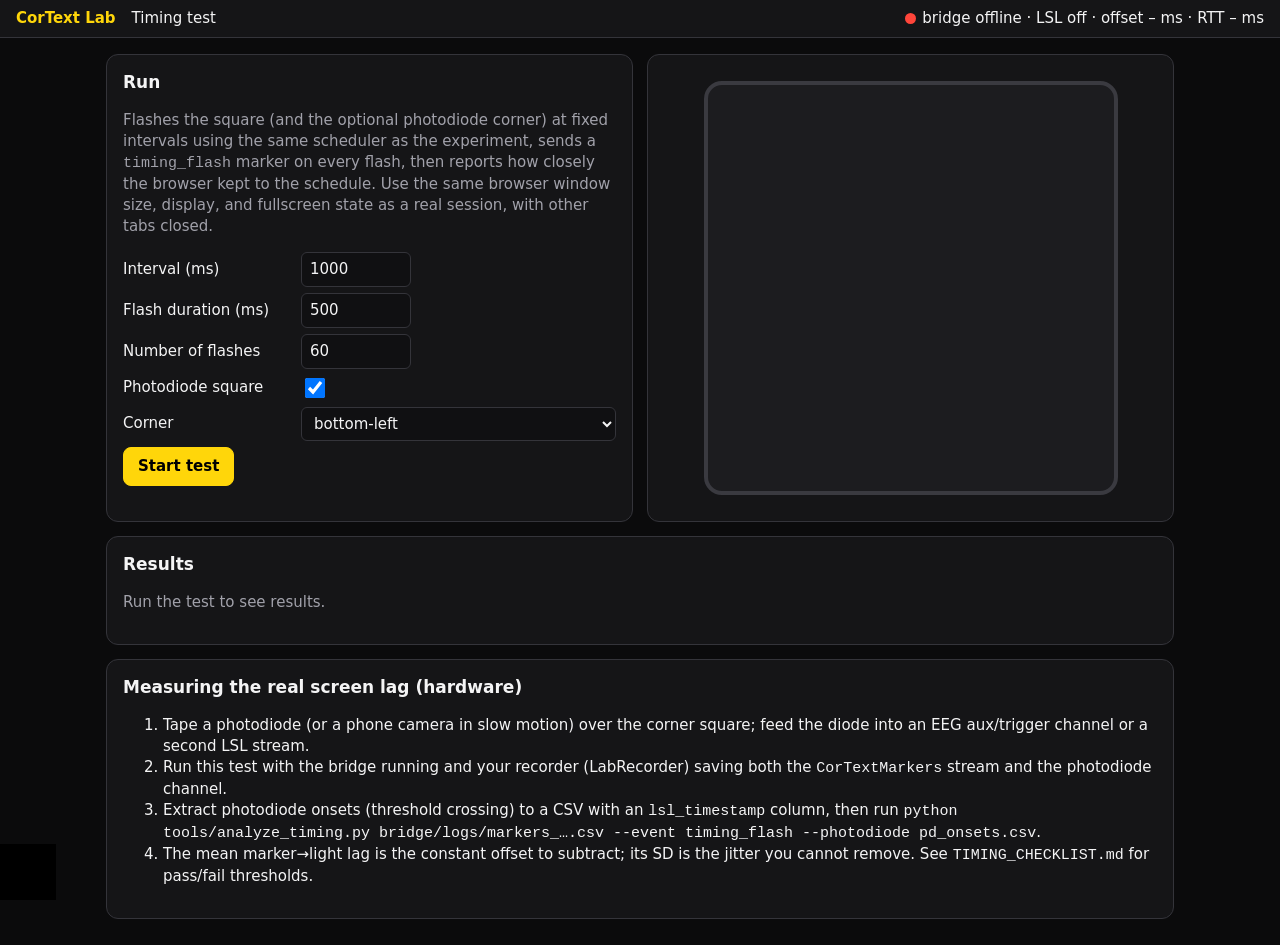
==== cortext-lab/web/timing.html @ daa5480d "Add CorText Lab: browser P300 experiment/demo app with LSL marker bridge - Plain-JS web app (no buil" ====
<!doctype html>
<html lang="en">
<head>
  <meta charset="utf-8">
  <meta name="viewport" content="width=device-width, initial-scale=1">
  <title>CorText Lab – timing test</title>
  <link rel="stylesheet" href="css/app.css">
  <style>
    #flashbox { width: min(46vh, 90%); aspect-ratio: 1; margin: 10px auto; background: #1c1c1f; border: 4px solid #3a3a40; border-radius: 18px; }
    #flashbox.flash { background: #fff; border-color: #fff; }
    .big { font-size: 22px; font-weight: 700; }
  </style>
</head>
<body data-mode="researcher">
  <header id="topbar"><a class="brand" href="./">CorText Lab</a><span>Timing test</span><span class="spacer"></span><span id="conn"></span></header>
  <main id="view" style="max-width:1100px">
    <div class="grid2">
      <div class="card">
        <h2>Run</h2>
        <p class="muted">Flashes the square (and the optional photodiode corner) at fixed intervals using the same scheduler as the experiment, sends a <code>timing_flash</code> marker on every flash, then reports how closely the browser kept to the schedule. Use the same browser window size, display, and fullscreen state as a real session, with other tabs closed.</p>
        <div class="field"><label>Interval (ms)</label><input id="interval" type="number" value="1000"></div>
        <div class="field"><label>Flash duration (ms)</label><input id="ondur" type="number" value="500"></div>
        <div class="field"><label>Number of flashes</label><input id="count" type="number" value="60"></div>
        <div class="field"><label>Photodiode square</label><input id="pd" type="checkbox" checked></div>
        <div class="field"><label>Corner</label><select id="corner"><option>bottom-left</option><option>bottom-right</option><option>top-left</option><option>top-right</option></select></div>
        <button class="btn primary" id="go">Start test</button>
        <span id="state" class="muted"></span>
      </div>
      <div class="card"><div id="flashbox"></div></div>
    </div>
    <div class="card" id="results"><h2>Results</h2><p class="muted">Run the test to see results.</p></div>
    <div class="card">
      <h2>Measuring the real screen lag (hardware)</h2>
      <ol>
        <li>Tape a photodiode (or a phone camera in slow motion) over the corner square; feed the diode into an EEG aux/trigger channel or a second LSL stream.</li>
        <li>Run this test with the bridge running and your recorder (LabRecorder) saving both the <code>CorTextMarkers</code> stream and the photodiode channel.</li>
        <li>Extract photodiode onsets (threshold crossing) to a CSV with an <code>lsl_timestamp</code> column, then run <code>python tools/analyze_timing.py bridge/logs/markers_….csv --event timing_flash --photodiode pd_onsets.csv</code>.</li>
        <li>The mean marker→light lag is the constant offset to subtract; its SD is the jitter you cannot remove. See <code>TIMING_CHECKLIST.md</code> for pass/fail thresholds.</li>
      </ol>
    </div>
  </main>
  <div class="pd bottom-left enabled" id="pdsq"></div>
  <script type="module" src="js/timing.js"></script>
</body>
</html>
---- cortext-lab/web/css/app.css ----
/* High-contrast, no transitions/animations anywhere: the only visual change during flashing is the flash itself. */
:root {
  --bg: #0b0b0c; --panel: #151517; --line: #34343a; --text: #f4f4f5; --muted: #a1a1aa;
  --accent: #ffd60a; --good: #30d158; --bad: #ff453a; --warn: #ff9f0a;
  --tile: #1c1c1f; --tile-flash: #ffffff;
}
* { box-sizing: border-box; transition: none !important; animation: none !important; }
html, body { margin: 0; height: 100%; background: var(--bg); color: var(--text); font: 15px/1.4 system-ui, -apple-system, "Segoe UI", sans-serif; }
a { color: var(--accent); }
kbd { font: 11px ui-monospace, monospace; border: 1px solid var(--muted); border-radius: 4px; padding: 0 4px; margin-left: 6px; color: var(--muted); }
h1, h2, h3 { margin: 0 0 8px; }
h2 { font-size: 17px; } h3 { font-size: 13px; text-transform: uppercase; letter-spacing: .06em; color: var(--muted); }
.muted { color: var(--muted); } .good { color: var(--good); } .bad { color: var(--bad); } .warn { color: var(--warn); }
.mono { font-family: ui-monospace, "SF Mono", Menlo, monospace; font-size: 12px; }

#topbar { display: flex; align-items: center; gap: 16px; padding: 8px 16px; border-bottom: 1px solid var(--line); background: var(--panel); }
body[data-mode="demo"] #topbar nav, body[data-mode="demo"] #topstatus { display: none; }
#topbar .brand { font-weight: 700; color: var(--accent); text-decoration: none; }
#topbar nav { display: flex; gap: 14px; } #topbar nav a { color: var(--text); text-decoration: none; }
.spacer { flex: 1; }
#view { padding: 16px; max-width: 1500px; margin: 0 auto; }
body[data-mode="demo"] #view { max-width: none; padding: 0; }

.btn { background: #2a2a2e; color: var(--text); border: 1px solid var(--line); border-radius: 8px; padding: 8px 14px; font: inherit; cursor: pointer; }
.btn:hover { border-color: var(--text); } .btn:focus-visible, input:focus-visible, select:focus-visible, textarea:focus-visible { outline: 3px solid var(--accent); outline-offset: 1px; }
.btn.primary { background: var(--accent); color: #000; border-color: var(--accent); font-weight: 700; }
.btn.danger { background: #5a1410; border-color: var(--bad); }
.btn.small { padding: 4px 10px; font-size: 13px; }
.btn[disabled] { opacity: .45; cursor: not-allowed; }
input, select, textarea { background: #101012; color: var(--text); border: 1px solid var(--line); border-radius: 6px; padding: 6px 8px; font: inherit; }
input[type=number] { width: 90px; } textarea { width: 100%; min-height: 56px; }

.card { background: var(--panel); border: 1px solid var(--line); border-radius: 12px; padding: 16px; margin-bottom: 14px; }
.grid2 { display: grid; grid-template-columns: repeat(auto-fit, minmax(440px, 1fr)); gap: 14px; }
.field { display: grid; grid-template-columns: 170px minmax(0, 1fr); gap: 8px; align-items: center; margin: 6px 0; }
.field select, .field input[type=text], .field textarea { min-width: 0; max-width: 100%; width: 100%; }
.field input[type=number] { width: 110px; } .field input[type=checkbox] { width: 20px; height: 20px; justify-self: start; }
.field small { grid-column: 2; color: var(--muted); }
table { border-collapse: collapse; width: 100%; font-size: 13px; }
th, td { border-bottom: 1px solid var(--line); padding: 5px 8px; text-align: left; vertical-align: middle; }
th { color: var(--muted); font-weight: 600; position: sticky; top: 0; background: var(--panel); }
tr.invalid td { opacity: .55; }
.pill { display: inline-block; border-radius: 999px; padding: 1px 8px; font-size: 12px; border: 1px solid var(--line); }
.pill.good { border-color: var(--good); } .pill.bad { border-color: var(--bad); } .pill.warn { border-color: var(--warn); }
.dot { display: inline-block; width: 11px; height: 11px; border-radius: 50%; background: var(--bad); margin-right: 6px; vertical-align: -1px; }
.dot.green { background: var(--good); } .dot.amber { background: var(--warn); }

/* ---------- run view ---------- */
.run { display: grid; grid-template-columns: minmax(0, 1fr) 400px; gap: 14px; height: calc(100vh - 62px); }
.run[data-mode="demo"], body[data-mode="demo"] .run { grid-template-columns: 1fr; height: calc(100vh - 44px); }
body[data-mode="demo"] .dev { display: none; }
.stage { position: relative; background: #000; border: 1px solid var(--line); border-radius: 12px; display: flex; flex-direction: column; padding: 14px 18px; min-height: 0; }
body[data-mode="demo"] .stage { border: 0; border-radius: 0; }
.stage-top { display: flex; justify-content: space-between; color: var(--muted); font-size: 13px; min-height: 20px; }
.prompt { text-align: center; font-size: clamp(28px, 4.5vw, 64px); margin: 8px 0 2px; font-weight: 700; visibility: hidden; }
.prompt.show { visibility: visible; }
.subprompt { text-align: center; color: var(--muted); font-size: clamp(14px, 1.6vw, 22px); min-height: 28px; margin-bottom: 8px; visibility: hidden; }
.subprompt.show { visibility: visible; }
.tiles { flex: 1; min-height: 0; display: grid; gap: clamp(10px, 2vw, 28px); grid-template-columns: repeat(var(--cols, 2), 1fr); grid-auto-rows: 1fr; align-content: center; padding: 6px; }
.tile { position: relative; background: var(--tile); border: 4px solid #3a3a40; border-radius: 18px; display: flex; flex-direction: column; align-items: center; justify-content: center; gap: 8px; padding: 10px; min-height: 0; overflow: hidden; user-select: none; color: var(--text); }
.tile img { max-width: 70%; max-height: 62%; object-fit: contain; flex: 0 1 auto; min-height: 0; pointer-events: none; }
.tile .label { font-size: clamp(18px, 2.4vw, 40px); font-weight: 600; display: flex; gap: 12px; align-items: baseline; }
.tile .letter { font: 700 clamp(14px, 1.6vw, 26px) ui-monospace, monospace; border: 2px solid currentColor; border-radius: 6px; padding: 0 8px; opacity: .8; }
.tile .bar { position: absolute; left: 10px; right: 10px; bottom: 6px; height: 8px; background: #333; border-radius: 4px; display: none; }
.tile .bar > i { display: block; height: 100%; width: 0%; background: var(--accent); border-radius: 4px; }
.show-bars .tile .bar { display: block; }
.tile.flash { background: var(--tile-flash); color: #000; border-color: #fff; }
.tile.flash img { filter: none; }
.stage[data-phase="response"] .tile { cursor: pointer; border-color: #8a8a94; }
.tile.chosen { border-color: var(--accent); }
.tile.correct { border-color: var(--good); border-width: 8px; }
.tile.wrong { border-color: var(--bad); border-width: 8px; }
.post { margin-top: 8px; border-top: 1px solid var(--line); padding-top: 10px; display: none; }
.post.show { display: block; }
.post .result { font-size: clamp(16px, 1.8vw, 26px); }
.post .pred { font-size: clamp(16px, 1.8vw, 26px); margin: 4px 0; color: var(--accent); }
body[data-mode="demo"] .post .pred { font-size: clamp(26px, 4vw, 56px); font-weight: 700; margin: 10px 0; }
.post .btns { display: flex; gap: 10px; flex-wrap: wrap; margin-top: 8px; }
.post .btns .btn { font-size: 16px; padding: 12px 20px; }
.post .btns .big-discard { flex: 0 0 auto; }
.post .chips { margin-top: 6px; display: flex; gap: 6px; flex-wrap: wrap; align-items: center; }
.overlay { position: absolute; inset: 0; background: rgba(0,0,0,.88); display: none; flex-direction: column; align-items: center; justify-content: center; gap: 16px; border-radius: 12px; text-align: center; padding: 20px; z-index: 5; }
.overlay.show { display: flex; } .overlay h1 { font-size: clamp(28px, 4vw, 56px); }
.pd { position: fixed; width: 56px; height: 56px; background: #000; z-index: 99; display: none; }
.pd.enabled { display: block; } .pd.on { background: #fff; }
.pd.bottom-left { left: 0; bottom: 0; } .pd.bottom-right { right: 0; bottom: 0; } .pd.top-left { left: 0; top: 0; } .pd.top-right { right: 0; top: 0; }

.dev { overflow: auto; display: flex; flex-direction: column; gap: 10px; min-height: 0; }
.dev .card { padding: 10px 12px; margin: 0; }
.dev .row { display: flex; justify-content: space-between; gap: 8px; font-size: 13px; padding: 1px 0; }
.dev .ctrls { display: flex; gap: 6px; flex-wrap: wrap; }
.dev .triallist { max-height: 170px; overflow: auto; }
.dev pre { margin: 0; max-height: 190px; overflow: auto; white-space: pre; color: #cfcfd6; }
.kbdhelp { font-size: 12px; color: var(--muted); }
@media (max-width: 1000px) { .run { grid-template-columns: 1fr; height: auto; } .stage { min-height: 70vh; } }
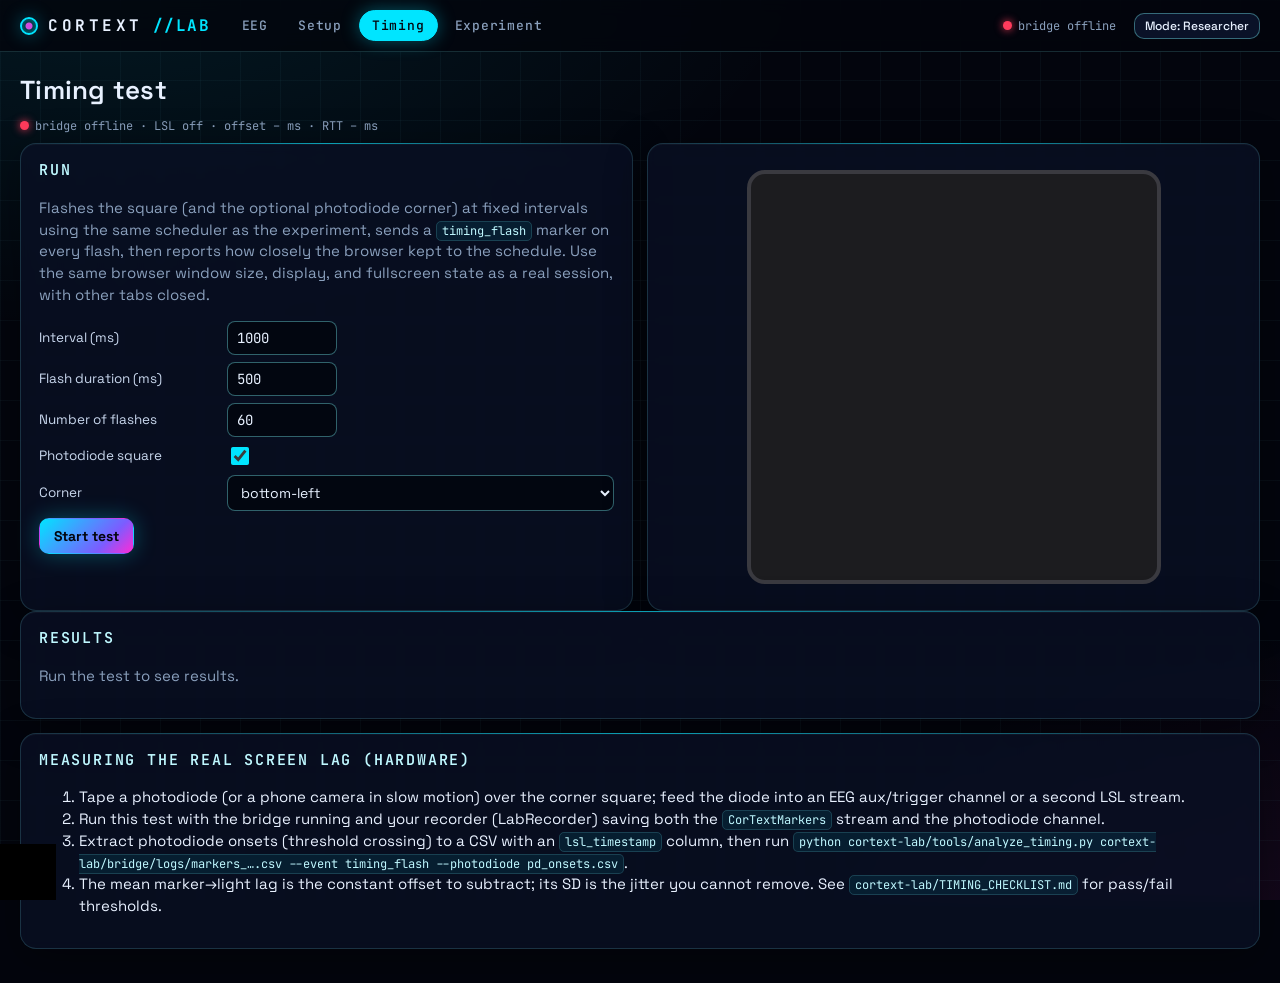
==== commit ad8ab5e1: "Reorganize repo, move recordings to Hugging Face, rework the app UI - Nav: EEG / Setup / Timing (in-" ====
--- a/cortext-lab/web/timing.html
+++ b/cortext-lab/web/timing.html
@@ -2,44 +2,10 @@
 <html lang="en">
 <head>
   <meta charset="utf-8">
-  <meta name="viewport" content="width=device-width, initial-scale=1">
   <title>CorText Lab – timing test</title>
-  <link rel="stylesheet" href="css/app.css">
-  <style>
-    #flashbox { width: min(46vh, 90%); aspect-ratio: 1; margin: 10px auto; background: #1c1c1f; border: 4px solid #3a3a40; border-radius: 18px; }
-    #flashbox.flash { background: #fff; border-color: #fff; }
-    .big { font-size: 22px; font-weight: 700; }
-  </style>
+  <meta http-equiv="refresh" content="0; url=index.html#/timing">
 </head>
-<body data-mode="researcher">
-  <header id="topbar"><a class="brand" href="./">CorText Lab</a><span>Timing test</span><span class="spacer"></span><span id="conn"></span></header>
-  <main id="view" style="max-width:1100px">
-    <div class="grid2">
-      <div class="card">
-        <h2>Run</h2>
-        <p class="muted">Flashes the square (and the optional photodiode corner) at fixed intervals using the same scheduler as the experiment, sends a <code>timing_flash</code> marker on every flash, then reports how closely the browser kept to the schedule. Use the same browser window size, display, and fullscreen state as a real session, with other tabs closed.</p>
-        <div class="field"><label>Interval (ms)</label><input id="interval" type="number" value="1000"></div>
-        <div class="field"><label>Flash duration (ms)</label><input id="ondur" type="number" value="500"></div>
-        <div class="field"><label>Number of flashes</label><input id="count" type="number" value="60"></div>
-        <div class="field"><label>Photodiode square</label><input id="pd" type="checkbox" checked></div>
-        <div class="field"><label>Corner</label><select id="corner"><option>bottom-left</option><option>bottom-right</option><option>top-left</option><option>top-right</option></select></div>
-        <button class="btn primary" id="go">Start test</button>
-        <span id="state" class="muted"></span>
-      </div>
-      <div class="card"><div id="flashbox"></div></div>
-    </div>
-    <div class="card" id="results"><h2>Results</h2><p class="muted">Run the test to see results.</p></div>
-    <div class="card">
-      <h2>Measuring the real screen lag (hardware)</h2>
-      <ol>
-        <li>Tape a photodiode (or a phone camera in slow motion) over the corner square; feed the diode into an EEG aux/trigger channel or a second LSL stream.</li>
-        <li>Run this test with the bridge running and your recorder (LabRecorder) saving both the <code>CorTextMarkers</code> stream and the photodiode channel.</li>
-        <li>Extract photodiode onsets (threshold crossing) to a CSV with an <code>lsl_timestamp</code> column, then run <code>python tools/analyze_timing.py bridge/logs/markers_….csv --event timing_flash --photodiode pd_onsets.csv</code>.</li>
-        <li>The mean marker→light lag is the constant offset to subtract; its SD is the jitter you cannot remove. See <code>TIMING_CHECKLIST.md</code> for pass/fail thresholds.</li>
-      </ol>
-    </div>
-  </main>
-  <div class="pd bottom-left enabled" id="pdsq"></div>
-  <script type="module" src="js/timing.js"></script>
+<body>The timing test is now the Timing tab: <a href="index.html#/timing">open it</a>.
+<script>location.replace('index.html#/timing');</script>
 </body>
 </html>
